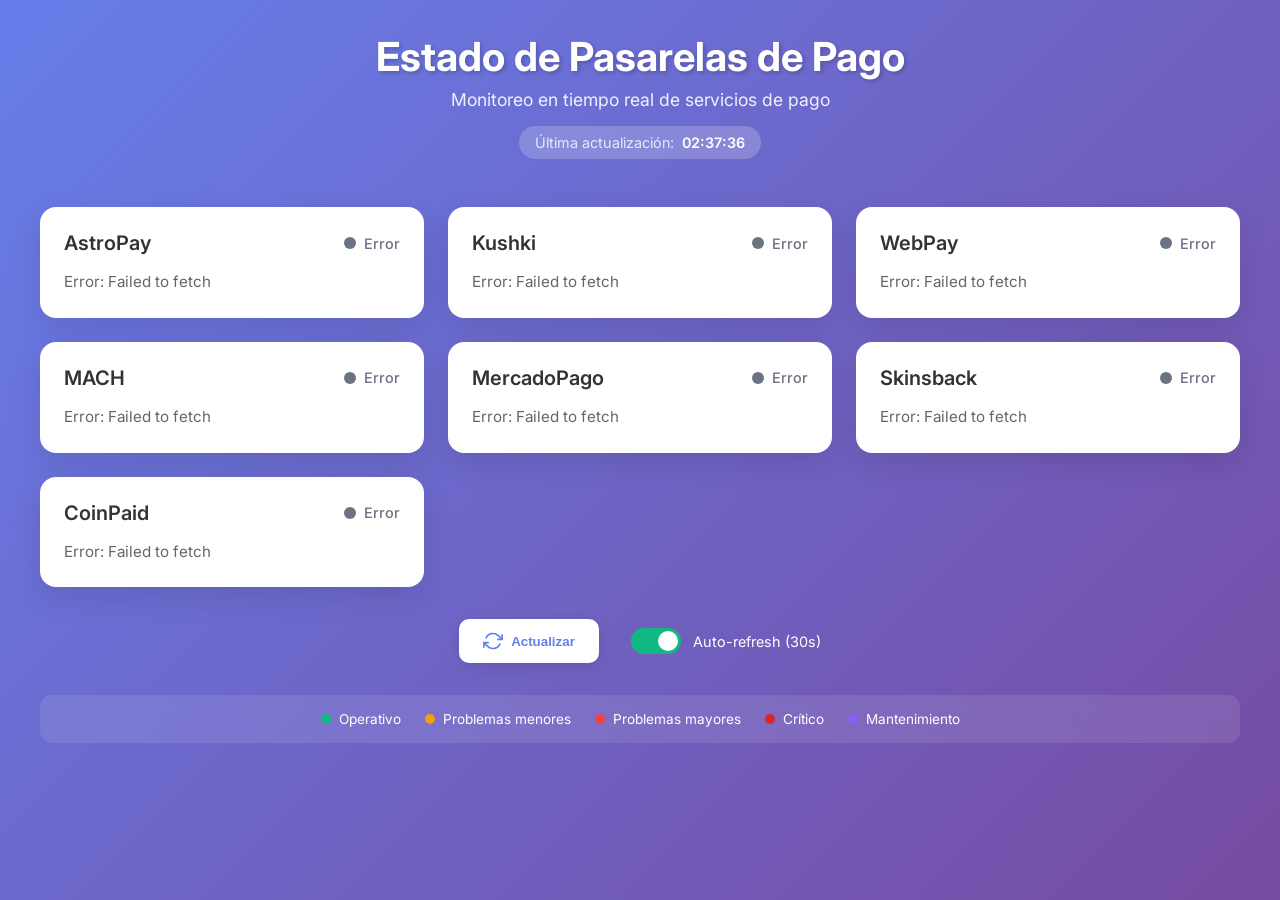
==== index.html @ 80978050 "Initial commit - Payment gateways status page with modern design" ====
<!DOCTYPE html>
<html lang="es">
<head>
    <meta charset="UTF-8">
    <meta name="viewport" content="width=device-width, initial-scale=1.0">
    <title>Estado de Pasarelas de Pago</title>
    <link rel="stylesheet" href="styles.css">
    <link href="https://fonts.googleapis.com/css2?family=Inter:wght@300;400;500;600;700&display=swap" rel="stylesheet">
</head>
<body>
    <div class="container">
        <header class="header">
            <h1 class="title">Estado de Pasarelas de Pago</h1>
            <p class="subtitle">Monitoreo en tiempo real de servicios de pago</p>
            <div class="last-update">
                <span class="update-label">Última actualización:</span>
                <span class="update-time" id="lastUpdate">--:--:--</span>
            </div>
        </header>

        <div class="services-grid" id="servicesGrid">
            <!-- Las tarjetas de servicios se generarán dinámicamente -->
        </div>

        <div class="controls">
            <button class="refresh-btn" id="refreshBtn">
                <svg width="20" height="20" viewBox="0 0 24 24" fill="none" stroke="currentColor" stroke-width="2">
                    <path d="M23 4v6h-6"></path>
                    <path d="M1 20v-6h6"></path>
                    <path d="M3.51 9a9 9 0 0 1 14.85-3.36L23 10M1 14l4.64 4.36A9 9 0 0 0 20.49 15"></path>
                </svg>
                Actualizar
            </button>
            <div class="auto-refresh">
                <label class="switch">
                    <input type="checkbox" id="autoRefresh" checked>
                    <span class="slider"></span>
                </label>
                <span class="auto-refresh-label">Auto-refresh (30s)</span>
            </div>
        </div>

        <div class="legend">
            <div class="legend-item">
                <span class="legend-dot operational"></span>
                <span>Operativo</span>
            </div>
            <div class="legend-item">
                <span class="legend-dot minor"></span>
                <span>Problemas menores</span>
            </div>
            <div class="legend-item">
                <span class="legend-dot major"></span>
                <span>Problemas mayores</span>
            </div>
            <div class="legend-item">
                <span class="legend-dot critical"></span>
                <span>Crítico</span>
            </div>
            <div class="legend-item">
                <span class="legend-dot maintenance"></span>
                <span>Mantenimiento</span>
            </div>
        </div>
    </div>

    <script src="script.js"></script>
</body>
</html>
---- styles.css ----
* {
    margin: 0;
    padding: 0;
    box-sizing: border-box;
}

body {
    font-family: 'Inter', -apple-system, BlinkMacSystemFont, 'Segoe UI', Roboto, sans-serif;
    background: linear-gradient(135deg, #667eea 0%, #764ba2 100%);
    min-height: 100vh;
    padding: 2rem 1rem;
    color: #333;
}

.container {
    max-width: 1200px;
    margin: 0 auto;
}

.header {
    text-align: center;
    margin-bottom: 3rem;
    animation: fadeInDown 0.8s ease-out;
}

.title {
    font-size: 2.5rem;
    font-weight: 700;
    color: white;
    margin-bottom: 0.5rem;
    text-shadow: 2px 2px 4px rgba(0, 0, 0, 0.2);
}

.subtitle {
    font-size: 1.1rem;
    color: rgba(255, 255, 255, 0.9);
    margin-bottom: 1rem;
}

.last-update {
    display: inline-flex;
    align-items: center;
    gap: 0.5rem;
    background: rgba(255, 255, 255, 0.2);
    padding: 0.5rem 1rem;
    border-radius: 20px;
    backdrop-filter: blur(10px);
}

.update-label {
    color: rgba(255, 255, 255, 0.8);
    font-size: 0.9rem;
}

.update-time {
    color: white;
    font-weight: 600;
    font-size: 0.9rem;
}

.services-grid {
    display: grid;
    grid-template-columns: repeat(auto-fit, minmax(300px, 1fr));
    gap: 1.5rem;
    margin-bottom: 2rem;
}

.service-card {
    background: white;
    border-radius: 16px;
    padding: 1.5rem;
    box-shadow: 0 10px 30px rgba(0, 0, 0, 0.1);
    transition: all 0.3s ease;
    animation: fadeInUp 0.6s ease-out;
    animation-fill-mode: both;
}

.service-card:hover {
    transform: translateY(-5px);
    box-shadow: 0 15px 40px rgba(0, 0, 0, 0.15);
}

.service-header {
    display: flex;
    align-items: center;
    justify-content: space-between;
    margin-bottom: 1rem;
}

.service-name {
    font-size: 1.25rem;
    font-weight: 600;
    color: #333;
}

.service-status {
    display: flex;
    align-items: center;
    gap: 0.5rem;
}

.status-indicator {
    width: 12px;
    height: 12px;
    border-radius: 50%;
    animation: pulse 2s infinite;
}

.status-indicator.operational {
    background: #10b981;
}

.status-indicator.minor {
    background: #f59e0b;
}

.status-indicator.major {
    background: #ef4444;
}

.status-indicator.critical {
    background: #dc2626;
}

.status-indicator.maintenance {
    background: #8b5cf6;
}

.status-indicator.error {
    background: #6b7280;
}

.status-text {
    font-weight: 500;
    font-size: 0.9rem;
}

.status-text.operational {
    color: #10b981;
}

.status-text.minor {
    color: #f59e0b;
}

.status-text.major {
    color: #ef4444;
}

.status-text.critical {
    color: #dc2626;
}

.status-text.maintenance {
    color: #8b5cf6;
}

.status-text.error {
    color: #6b7280;
}

.service-description {
    color: #666;
    font-size: 0.95rem;
    line-height: 1.5;
}

.service-details {
    margin-top: 1rem;
    padding-top: 1rem;
    border-top: 1px solid #eee;
}

.service-detail-item {
    display: flex;
    align-items: center;
    gap: 0.5rem;
    margin-bottom: 0.5rem;
    font-size: 0.85rem;
    color: #888;
}

.service-detail-item:last-child {
    margin-bottom: 0;
}

.controls {
    display: flex;
    justify-content: center;
    align-items: center;
    gap: 2rem;
    margin-bottom: 2rem;
    animation: fadeIn 1s ease-out;
}

.refresh-btn {
    display: flex;
    align-items: center;
    gap: 0.5rem;
    background: white;
    color: #667eea;
    border: none;
    padding: 0.75rem 1.5rem;
    border-radius: 10px;
    font-weight: 600;
    cursor: pointer;
    transition: all 0.3s ease;
    box-shadow: 0 4px 15px rgba(0, 0, 0, 0.1);
}

.refresh-btn:hover {
    background: #f8f9ff;
    transform: scale(1.05);
}

.refresh-btn:active {
    transform: scale(0.95);
}

.refresh-btn svg {
    transition: transform 0.3s ease;
}

.refresh-btn:hover svg {
    transform: rotate(180deg);
}

.auto-refresh {
    display: flex;
    align-items: center;
    gap: 0.75rem;
    color: white;
}

.switch {
    position: relative;
    display: inline-block;
    width: 50px;
    height: 26px;
}

.switch input {
    opacity: 0;
    width: 0;
    height: 0;
}

.slider {
    position: absolute;
    cursor: pointer;
    top: 0;
    left: 0;
    right: 0;
    bottom: 0;
    background-color: rgba(255, 255, 255, 0.3);
    transition: 0.4s;
    border-radius: 26px;
}

.slider:before {
    position: absolute;
    content: "";
    height: 20px;
    width: 20px;
    left: 3px;
    bottom: 3px;
    background-color: white;
    transition: 0.4s;
    border-radius: 50%;
}

input:checked + .slider {
    background-color: #10b981;
}

input:checked + .slider:before {
    transform: translateX(24px);
}

.auto-refresh-label {
    font-size: 0.9rem;
}

.legend {
    display: flex;
    justify-content: center;
    flex-wrap: wrap;
    gap: 1.5rem;
    background: rgba(255, 255, 255, 0.1);
    padding: 1rem 2rem;
    border-radius: 12px;
    backdrop-filter: blur(10px);
    animation: fadeIn 1s ease-out;
}

.legend-item {
    display: flex;
    align-items: center;
    gap: 0.5rem;
    color: white;
    font-size: 0.85rem;
}

.legend-dot {
    width: 10px;
    height: 10px;
    border-radius: 50%;
}

.legend-dot.operational {
    background: #10b981;
}

.legend-dot.minor {
    background: #f59e0b;
}

.legend-dot.major {
    background: #ef4444;
}

.legend-dot.critical {
    background: #dc2626;
}

.legend-dot.maintenance {
    background: #8b5cf6;
}

@keyframes fadeInDown {
    from {
        opacity: 0;
        transform: translateY(-20px);
    }
    to {
        opacity: 1;
        transform: translateY(0);
    }
}

@keyframes fadeInUp {
    from {
        opacity: 0;
        transform: translateY(20px);
    }
    to {
        opacity: 1;
        transform: translateY(0);
    }
}

@keyframes fadeIn {
    from {
        opacity: 0;
    }
    to {
        opacity: 1;
    }
}

@keyframes pulse {
    0%, 100% {
        opacity: 1;
        transform: scale(1);
    }
    50% {
        opacity: 0.7;
        transform: scale(1.1);
    }
}

.loading {
    opacity: 0.6;
    pointer-events: none;
}

@media (max-width: 768px) {
    .title {
        font-size: 1.8rem;
    }

    .subtitle {
        font-size: 0.95rem;
    }

    .services-grid {
        grid-template-columns: 1fr;
    }

    .controls {
        flex-direction: column;
        gap: 1rem;
    }

    .legend {
        flex-direction: column;
        align-items: center;
    }
}
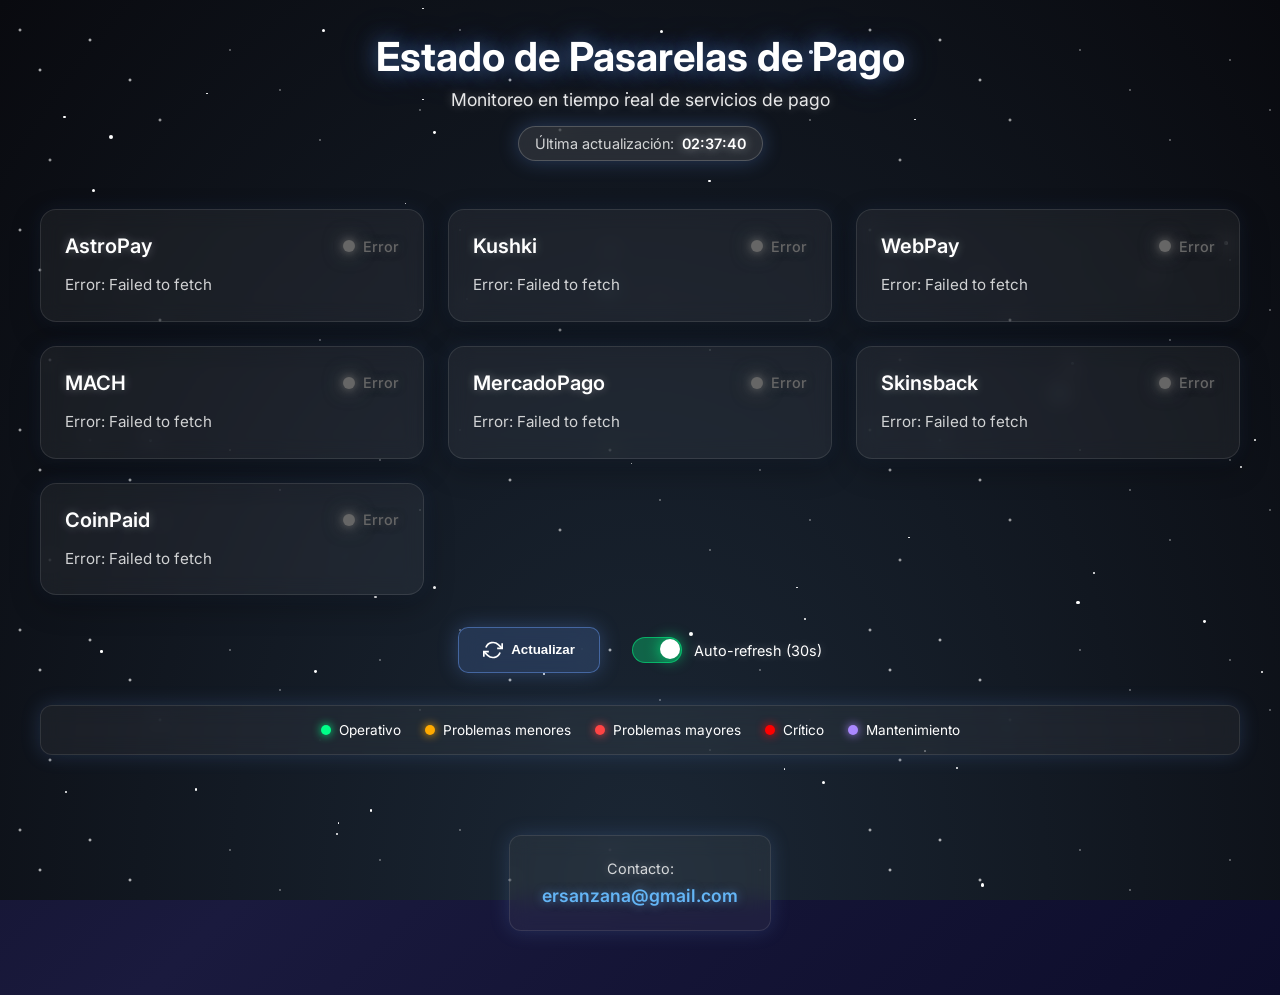
==== commit b13ac06a: "Implement animated starry universe design and add contact email - Add animated starry background wit" ====
--- a/index.html
+++ b/index.html
@@ -8,6 +8,7 @@
     <link href="https://fonts.googleapis.com/css2?family=Inter:wght@300;400;500;600;700&display=swap" rel="stylesheet">
 </head>
 <body>
+    <div class="stars-large" id="starsLarge"></div>
     <div class="container">
         <header class="header">
             <h1 class="title">Estado de Pasarelas de Pago</h1>
@@ -62,6 +63,13 @@
                 <span>Mantenimiento</span>
             </div>
         </div>
+
+        <footer class="footer">
+            <div class="footer-content">
+                <p class="contact-text">Contacto:</p>
+                <a href="mailto:ersanzana@gmail.com" class="contact-email">ersanzana@gmail.com</a>
+            </div>
+        </footer>
     </div>
 
     <script src="script.js"></script>
--- a/styles.css
+++ b/styles.css
@@ -6,15 +6,92 @@
 
 body {
     font-family: 'Inter', -apple-system, BlinkMacSystemFont, 'Segoe UI', Roboto, sans-serif;
-    background: linear-gradient(135deg, #667eea 0%, #764ba2 100%);
+    background: linear-gradient(135deg, #0c0c1e 0%, #1a1a3e 50%, #0d0d2b 100%);
     min-height: 100vh;
     padding: 2rem 1rem;
-    color: #333;
+    color: #e0e0e0;
+    position: relative;
+    overflow-x: hidden;
+}
+
+/* Estrellas animadas de fondo */
+body::before {
+    content: '';
+    position: fixed;
+    top: 0;
+    left: 0;
+    width: 100%;
+    height: 100%;
+    background-image: 
+        radial-gradient(2px 2px at 20px 30px, #eee, rgba(0,0,0,0)),
+        radial-gradient(2px 2px at 40px 70px, #fff, rgba(0,0,0,0)),
+        radial-gradient(2px 2px at 50px 160px, #ddd, rgba(0,0,0,0)),
+        radial-gradient(2px 2px at 90px 40px, #fff, rgba(0,0,0,0)),
+        radial-gradient(2px 2px at 130px 80px, #fff, rgba(0,0,0,0)),
+        radial-gradient(2px 2px at 160px 120px, #ddd, rgba(0,0,0,0)),
+        radial-gradient(1px 1px at 230px 50px, #fff, rgba(0,0,0,0)),
+        radial-gradient(1px 1px at 280px 90px, #fff, rgba(0,0,0,0)),
+        radial-gradient(1px 1px at 320px 140px, #fff, rgba(0,0,0,0)),
+        radial-gradient(1px 1px at 380px 60px, #fff, rgba(0,0,0,0)),
+        radial-gradient(1px 1px at 420px 110px, #fff, rgba(0,0,0,0)),
+        radial-gradient(1px 1px at 460px 30px, #fff, rgba(0,0,0,0)),
+        radial-gradient(2px 2px at 510px 80px, #fff, rgba(0,0,0,0)),
+        radial-gradient(2px 2px at 560px 130px, #ddd, rgba(0,0,0,0)),
+        radial-gradient(2px 2px at 610px 50px, #fff, rgba(0,0,0,0)),
+        radial-gradient(1px 1px at 660px 100px, #fff, rgba(0,0,0,0)),
+        radial-gradient(1px 1px at 710px 150px, #fff, rgba(0,0,0,0)),
+        radial-gradient(1px 1px at 760px 70px, #fff, rgba(0,0,0,0)),
+        radial-gradient(1px 1px at 810px 120px, #fff, rgba(0,0,0,0));
+    background-repeat: repeat;
+    background-size: 850px 200px;
+    animation: stars 60s linear infinite;
+    z-index: -1;
+}
+
+body::after {
+    content: '';
+    position: fixed;
+    top: 0;
+    left: 0;
+    width: 100%;
+    height: 100%;
+    background: radial-gradient(ellipse at bottom, #1b2735 0%, #090a0f 100%);
+    z-index: -2;
+}
+
+@keyframes stars {
+    from { transform: translateY(0); }
+    to { transform: translateY(-200px); }
+}
+
+/* Estrellas adicionales más grandes */
+.stars-large {
+    position: fixed;
+    top: 0;
+    left: 0;
+    width: 100%;
+    height: 100%;
+    pointer-events: none;
+    z-index: -1;
+}
+
+.star {
+    position: absolute;
+    background: white;
+    border-radius: 50%;
+    animation: twinkle 3s infinite;
+}
+
+@keyframes twinkle {
+    0%, 100% { opacity: 0.3; transform: scale(1); }
+    50% { opacity: 1; transform: scale(1.2); }
 }
 
 .container {
     max-width: 1200px;
     margin: 0 auto;
+    position: relative;
+    z-index: 1;
 }
 
 .header {
@@ -26,25 +103,38 @@
 .title {
     font-size: 2.5rem;
     font-weight: 700;
-    color: white;
+    color: #fff;
     margin-bottom: 0.5rem;
-    text-shadow: 2px 2px 4px rgba(0, 0, 0, 0.2);
+    text-shadow: 0 0 20px rgba(100, 149, 237, 0.5), 0 0 40px rgba(100, 149, 237, 0.3);
+    animation: glow 2s ease-in-out infinite alternate;
+}
+
+@keyframes glow {
+    from {
+        text-shadow: 0 0 20px rgba(100, 149, 237, 0.5), 0 0 40px rgba(100, 149, 237, 0.3);
+    }
+    to {
+        text-shadow: 0 0 30px rgba(138, 43, 226, 0.8), 0 0 60px rgba(138, 43, 226, 0.5);
+    }
 }
 
 .subtitle {
     font-size: 1.1rem;
     color: rgba(255, 255, 255, 0.9);
     margin-bottom: 1rem;
+    text-shadow: 0 0 10px rgba(255, 255, 255, 0.3);
 }
 
 .last-update {
     display: inline-flex;
     align-items: center;
     gap: 0.5rem;
-    background: rgba(255, 255, 255, 0.2);
+    background: rgba(255, 255, 255, 0.1);
     padding: 0.5rem 1rem;
     border-radius: 20px;
     backdrop-filter: blur(10px);
+    border: 1px solid rgba(255, 255, 255, 0.2);
+    box-shadow: 0 0 20px rgba(100, 149, 237, 0.3);
 }
 
 .update-label {
@@ -53,9 +143,10 @@
 }
 
 .update-time {
-    color: white;
+    color: #fff;
     font-weight: 600;
     font-size: 0.9rem;
+    text-shadow: 0 0 10px rgba(255, 255, 255, 0.5);
 }
 
 .services-grid {
@@ -66,18 +157,21 @@
 }
 
 .service-card {
-    background: white;
+    background: rgba(255, 255, 255, 0.05);
     border-radius: 16px;
     padding: 1.5rem;
-    box-shadow: 0 10px 30px rgba(0, 0, 0, 0.1);
+    border: 1px solid rgba(255, 255, 255, 0.1);
+    backdrop-filter: blur(10px);
     transition: all 0.3s ease;
     animation: fadeInUp 0.6s ease-out;
     animation-fill-mode: both;
+    box-shadow: 0 10px 30px rgba(0, 0, 0, 0.3), 0 0 20px rgba(100, 149, 237, 0.1);
 }
 
 .service-card:hover {
     transform: translateY(-5px);
-    box-shadow: 0 15px 40px rgba(0, 0, 0, 0.15);
+    box-shadow: 0 15px 40px rgba(0, 0, 0, 0.4), 0 0 30px rgba(138, 43, 226, 0.3);
+    border-color: rgba(138, 43, 226, 0.5);
 }
 
 .service-header {
@@ -90,7 +184,8 @@
 .service-name {
     font-size: 1.25rem;
     font-weight: 600;
-    color: #333;
+    color: #fff;
+    text-shadow: 0 0 10px rgba(255, 255, 255, 0.3);
 }
 
 .service-status {
@@ -107,27 +202,33 @@
 }
 
 .status-indicator.operational {
-    background: #10b981;
+    background: #00ff88;
+    box-shadow: 0 0 10px #00ff88, 0 0 20px #00ff88;
 }
 
 .status-indicator.minor {
-    background: #f59e0b;
+    background: #ffaa00;
+    box-shadow: 0 0 10px #ffaa00, 0 0 20px #ffaa00;
 }
 
 .status-indicator.major {
-    background: #ef4444;
+    background: #ff4444;
+    box-shadow: 0 0 10px #ff4444, 0 0 20px #ff4444;
 }
 
 .status-indicator.critical {
-    background: #dc2626;
+    background: #ff0000;
+    box-shadow: 0 0 10px #ff0000, 0 0 20px #ff0000;
 }
 
 .status-indicator.maintenance {
-    background: #8b5cf6;
+    background: #aa88ff;
+    box-shadow: 0 0 10px #aa88ff, 0 0 20px #aa88ff;
 }
 
 .status-indicator.error {
-    background: #6b7280;
+    background: #666666;
+    box-shadow: 0 0 10px #666666, 0 0 20px #666666;
 }
 
 .status-text {
@@ -136,31 +237,37 @@
 }
 
 .status-text.operational {
-    color: #10b981;
+    color: #00ff88;
+    text-shadow: 0 0 10px rgba(0, 255, 136, 0.5);
 }
 
 .status-text.minor {
-    color: #f59e0b;
+    color: #ffaa00;
+    text-shadow: 0 0 10px rgba(255, 170, 0, 0.5);
 }
 
 .status-text.major {
-    color: #ef4444;
+    color: #ff4444;
+    text-shadow: 0 0 10px rgba(255, 68, 68, 0.5);
 }
 
 .status-text.critical {
-    color: #dc2626;
+    color: #ff0000;
+    text-shadow: 0 0 10px rgba(255, 0, 0, 0.5);
 }
 
 .status-text.maintenance {
-    color: #8b5cf6;
+    color: #aa88ff;
+    text-shadow: 0 0 10px rgba(170, 136, 255, 0.5);
 }
 
 .status-text.error {
-    color: #6b7280;
+    color: #666666;
+    text-shadow: 0 0 10px rgba(102, 102, 102, 0.5);
 }
 
 .service-description {
-    color: #666;
+    color: rgba(255, 255, 255, 0.8);
     font-size: 0.95rem;
     line-height: 1.5;
 }
@@ -168,7 +275,7 @@
 .service-details {
     margin-top: 1rem;
     padding-top: 1rem;
-    border-top: 1px solid #eee;
+    border-top: 1px solid rgba(255, 255, 255, 0.1);
 }
 
 .service-detail-item {
@@ -177,7 +284,7 @@
     gap: 0.5rem;
     margin-bottom: 0.5rem;
     font-size: 0.85rem;
-    color: #888;
+    color: rgba(255, 255, 255, 0.7);
 }
 
 .service-detail-item:last-child {
@@ -197,20 +304,23 @@
     display: flex;
     align-items: center;
     gap: 0.5rem;
-    background: white;
-    color: #667eea;
-    border: none;
+    background: rgba(100, 149, 237, 0.2);
+    color: #fff;
+    border: 1px solid rgba(100, 149, 237, 0.5);
     padding: 0.75rem 1.5rem;
     border-radius: 10px;
     font-weight: 600;
     cursor: pointer;
     transition: all 0.3s ease;
-    box-shadow: 0 4px 15px rgba(0, 0, 0, 0.1);
+    box-shadow: 0 0 20px rgba(100, 149, 237, 0.3);
+    backdrop-filter: blur(10px);
 }
 
 .refresh-btn:hover {
-    background: #f8f9ff;
+    background: rgba(138, 43, 226, 0.3);
+    border-color: rgba(138, 43, 226, 0.7);
     transform: scale(1.05);
+    box-shadow: 0 0 30px rgba(138, 43, 226, 0.5);
 }
 
 .refresh-btn:active {
@@ -229,7 +339,7 @@
     display: flex;
     align-items: center;
     gap: 0.75rem;
-    color: white;
+    color: #fff;
 }
 
 .switch {
@@ -252,9 +362,10 @@
     left: 0;
     right: 0;
     bottom: 0;
-    background-color: rgba(255, 255, 255, 0.3);
+    background-color: rgba(255, 255, 255, 0.2);
     transition: 0.4s;
     border-radius: 26px;
+    border: 1px solid rgba(255, 255, 255, 0.3);
 }
 
 .slider:before {
@@ -267,18 +378,22 @@
     background-color: white;
     transition: 0.4s;
     border-radius: 50%;
+    box-shadow: 0 0 10px rgba(255, 255, 255, 0.5);
 }
 
 input:checked + .slider {
-    background-color: #10b981;
+    background-color: rgba(0, 255, 136, 0.3);
+    border-color: rgba(0, 255, 136, 0.5);
 }
 
 input:checked + .slider:before {
     transform: translateX(24px);
+    box-shadow: 0 0 15px rgba(0, 255, 136, 0.8);
 }
 
 .auto-refresh-label {
     font-size: 0.9rem;
+    text-shadow: 0 0 10px rgba(255, 255, 255, 0.3);
 }
 
 .legend {
@@ -286,18 +401,20 @@
     justify-content: center;
     flex-wrap: wrap;
     gap: 1.5rem;
-    background: rgba(255, 255, 255, 0.1);
+    background: rgba(255, 255, 255, 0.05);
     padding: 1rem 2rem;
     border-radius: 12px;
     backdrop-filter: blur(10px);
     animation: fadeIn 1s ease-out;
+    border: 1px solid rgba(255, 255, 255, 0.1);
+    box-shadow: 0 0 20px rgba(100, 149, 237, 0.2);
 }
 
 .legend-item {
     display: flex;
     align-items: center;
     gap: 0.5rem;
-    color: white;
+    color: #fff;
     font-size: 0.85rem;
 }
 
@@ -308,23 +425,67 @@
 }
 
 .legend-dot.operational {
-    background: #10b981;
+    background: #00ff88;
+    box-shadow: 0 0 10px #00ff88;
 }
 
 .legend-dot.minor {
-    background: #f59e0b;
+    background: #ffaa00;
+    box-shadow: 0 0 10px #ffaa00;
 }
 
 .legend-dot.major {
-    background: #ef4444;
+    background: #ff4444;
+    box-shadow: 0 0 10px #ff4444;
 }
 
 .legend-dot.critical {
-    background: #dc2626;
+    background: #ff0000;
+    box-shadow: 0 0 10px #ff0000;
 }
 
 .legend-dot.maintenance {
-    background: #8b5cf6;
+    background: #aa88ff;
+    box-shadow: 0 0 10px #aa88ff;
+}
+
+.footer {
+    margin-top: 3rem;
+    padding: 2rem 0;
+    text-align: center;
+    animation: fadeIn 1.5s ease-out;
+}
+
+.footer-content {
+    background: rgba(255, 255, 255, 0.05);
+    padding: 1.5rem 2rem;
+    border-radius: 12px;
+    backdrop-filter: blur(10px);
+    border: 1px solid rgba(255, 255, 255, 0.1);
+    box-shadow: 0 0 20px rgba(100, 149, 237, 0.2);
+    display: inline-block;
+}
+
+.contact-text {
+    color: rgba(255, 255, 255, 0.8);
+    font-size: 0.9rem;
+    margin-bottom: 0.5rem;
+    text-shadow: 0 0 10px rgba(255, 255, 255, 0.3);
+}
+
+.contact-email {
+    color: #64b5f6;
+    font-size: 1.1rem;
+    font-weight: 600;
+    text-decoration: none;
+    transition: all 0.3s ease;
+    text-shadow: 0 0 10px rgba(100, 181, 246, 0.5);
+}
+
+.contact-email:hover {
+    color: #90caf9;
+    text-shadow: 0 0 20px rgba(100, 181, 246, 0.8), 0 0 30px rgba(100, 181, 246, 0.5);
+    transform: scale(1.05);
 }
 
 @keyframes fadeInDown {
@@ -396,4 +557,8 @@
         flex-direction: column;
         align-items: center;
     }
+
+    .footer-content {
+        padding: 1rem 1.5rem;
+    }
 }
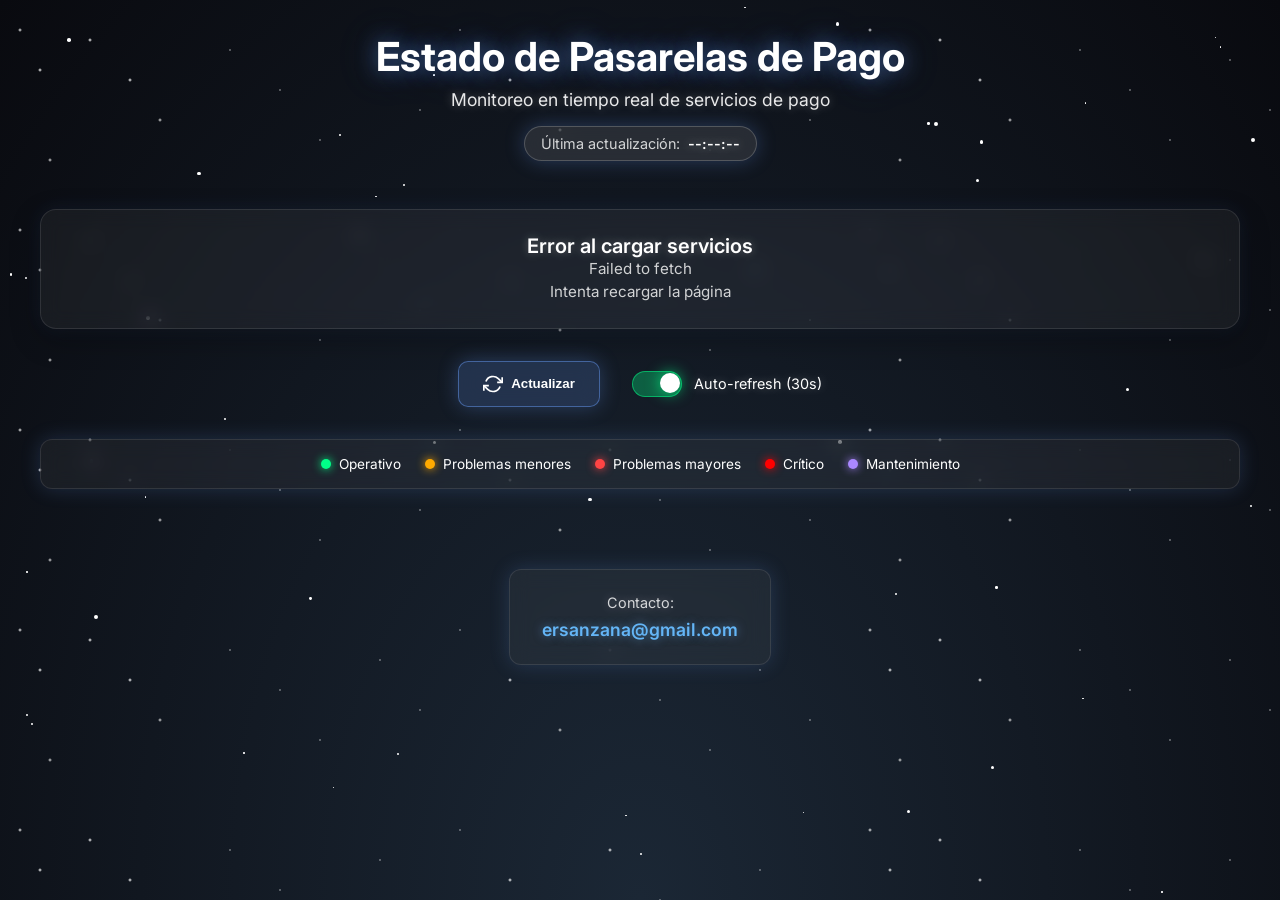
==== commit 9c02b0e9: "Add Google AdSense integration for monetization Added Google AdSense JavaScript code to index.html t" ====
--- a/index.html
+++ b/index.html
@@ -6,6 +6,8 @@
     <title>Estado de Pasarelas de Pago</title>
     <link rel="stylesheet" href="styles.css">
     <link href="https://fonts.googleapis.com/css2?family=Inter:wght@300;400;500;600;700&display=swap" rel="stylesheet">
+    <script async src="https://pagead2.googlesyndication.com/pagead/js/adsbygoogle.js?client=ca-pub-2681515589690503"
+     crossorigin="anonymous"></script>
 </head>
 <body>
     <div class="stars-large" id="starsLarge"></div>
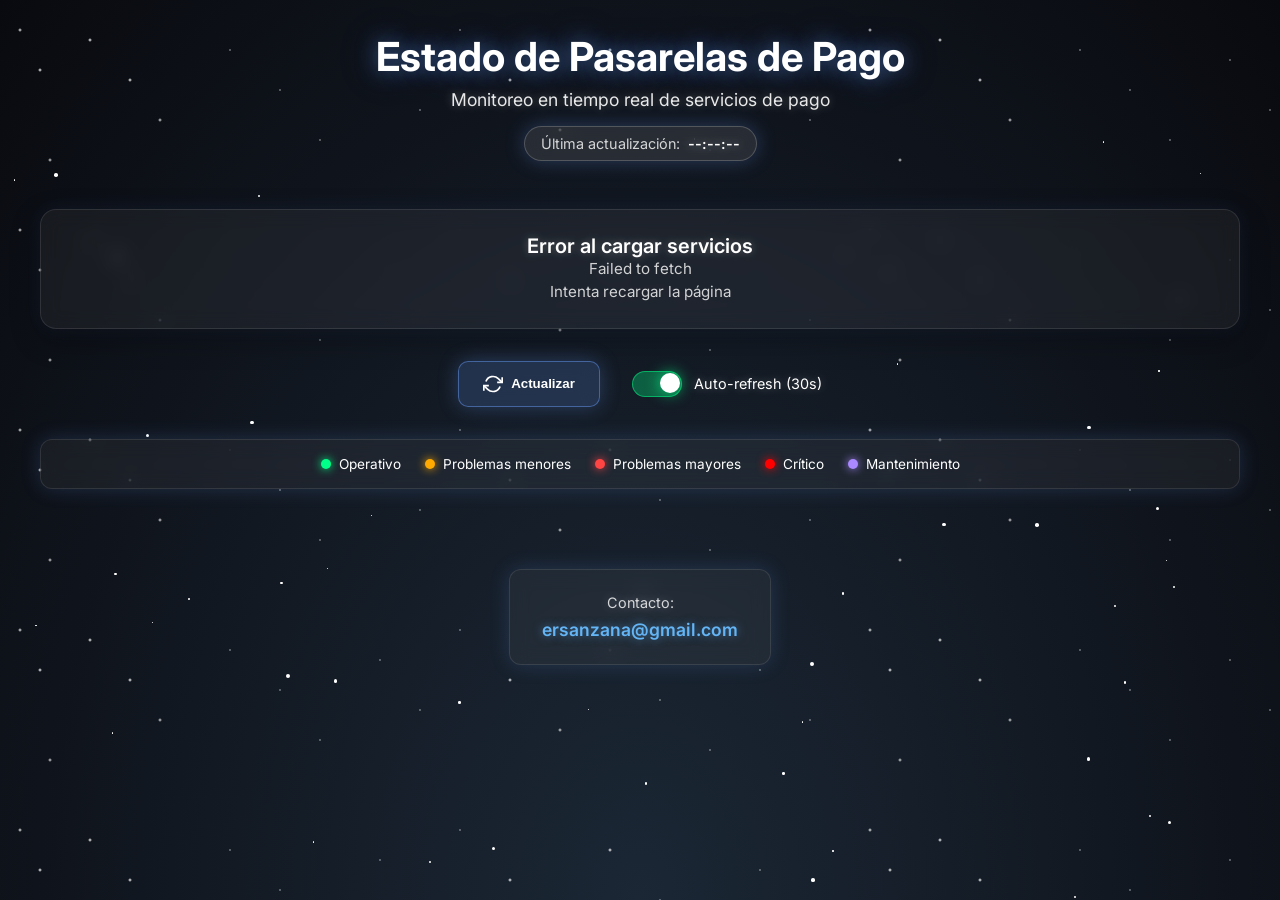
==== commit 0eedb9f1: "Add Google AdSense integration with comment Added Google AdSense JavaScript code to index.html with " ====
--- a/index.html
+++ b/index.html
@@ -6,6 +6,7 @@
     <title>Estado de Pasarelas de Pago</title>
     <link rel="stylesheet" href="styles.css">
     <link href="https://fonts.googleapis.com/css2?family=Inter:wght@300;400;500;600;700&display=swap" rel="stylesheet">
+    <!-- Google AdSense Integration -->
     <script async src="https://pagead2.googlesyndication.com/pagead/js/adsbygoogle.js?client=ca-pub-2681515589690503"
      crossorigin="anonymous"></script>
 </head>
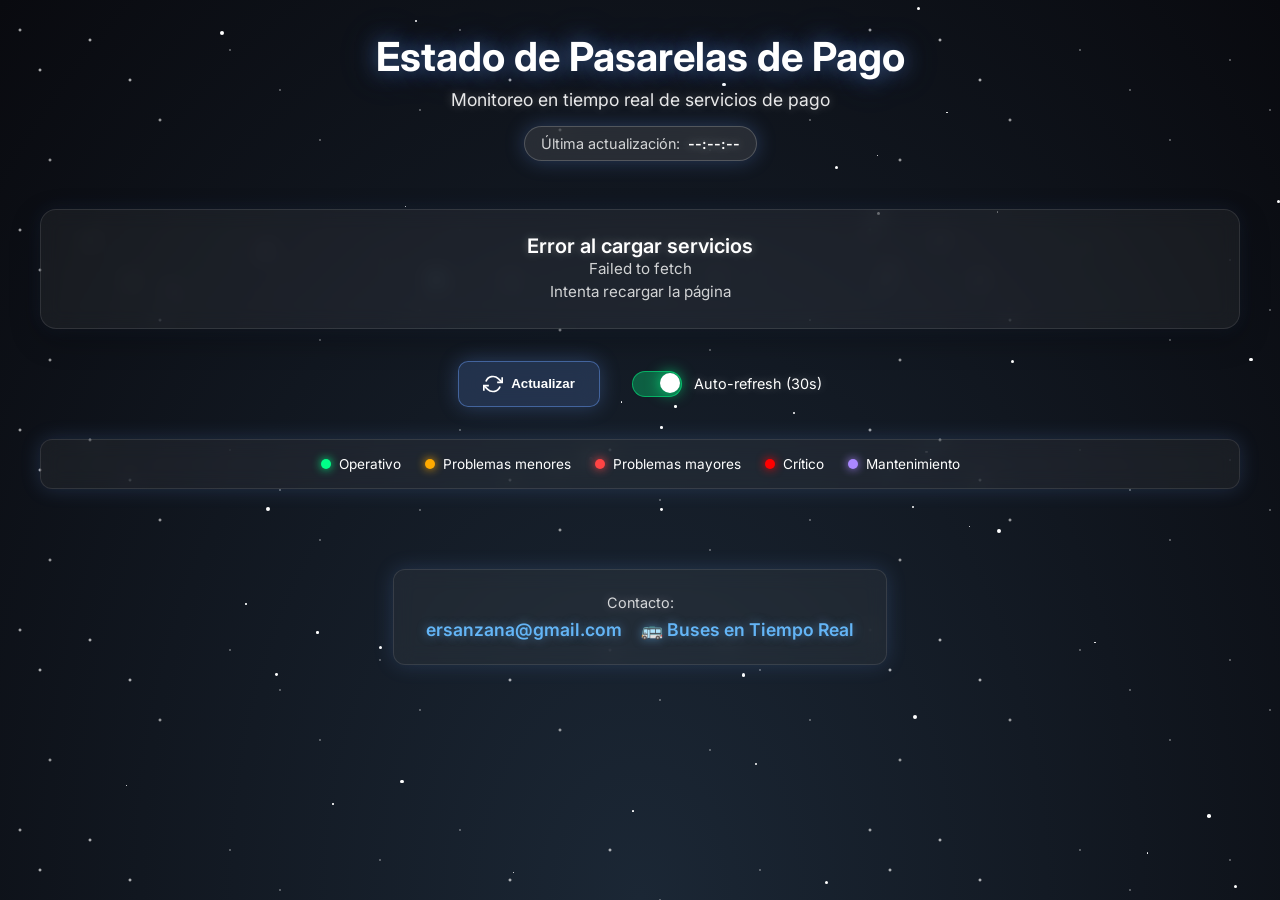
==== commit 9ba83a6d: "Add real-time buses page with alert zone and sound notification Generated with [Devin](https://devin" ====
--- a/index.html
+++ b/index.html
@@ -71,6 +71,7 @@
             <div class="footer-content">
                 <p class="contact-text">Contacto:</p>
                 <a href="mailto:ersanzana@gmail.com" class="contact-email">ersanzana@gmail.com</a>
+                <a href="buses.html" class="contact-email" style="margin-left: 15px;">🚌 Buses en Tiempo Real</a>
             </div>
         </footer>
     </div>
